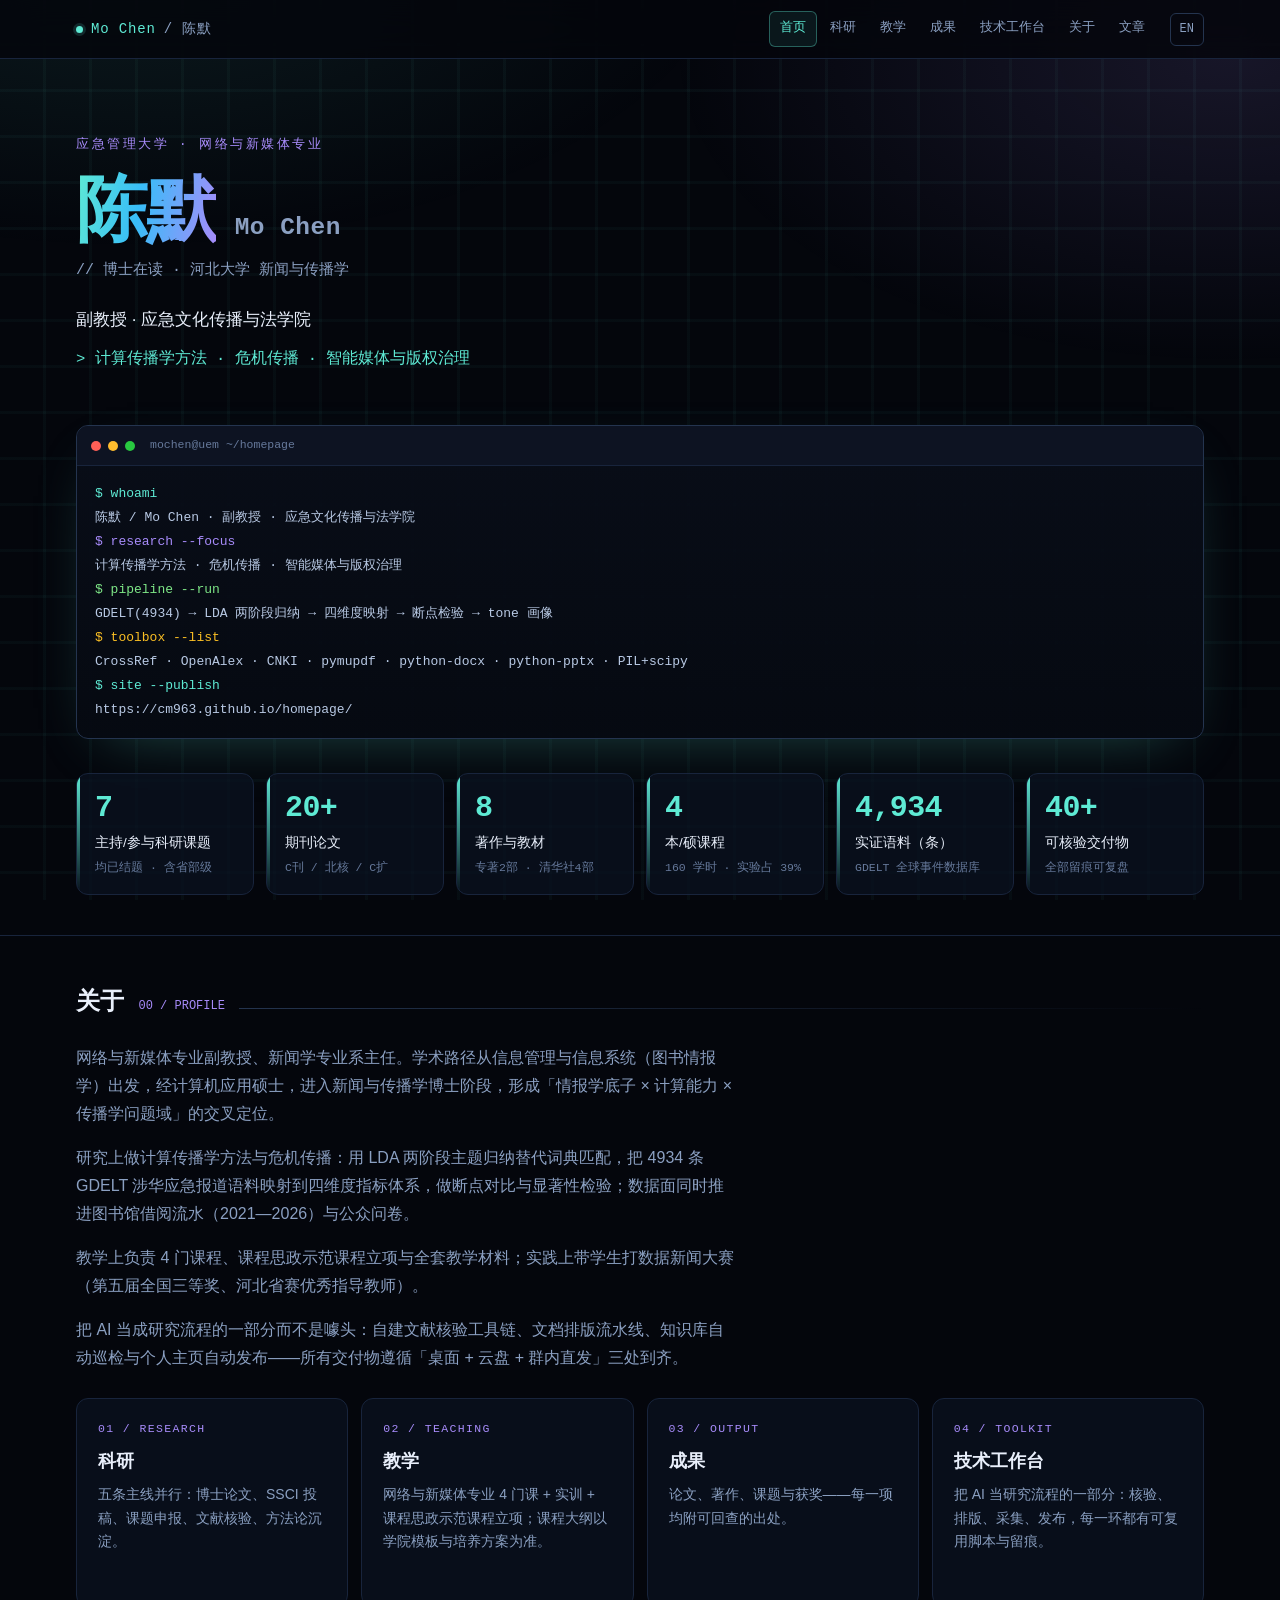
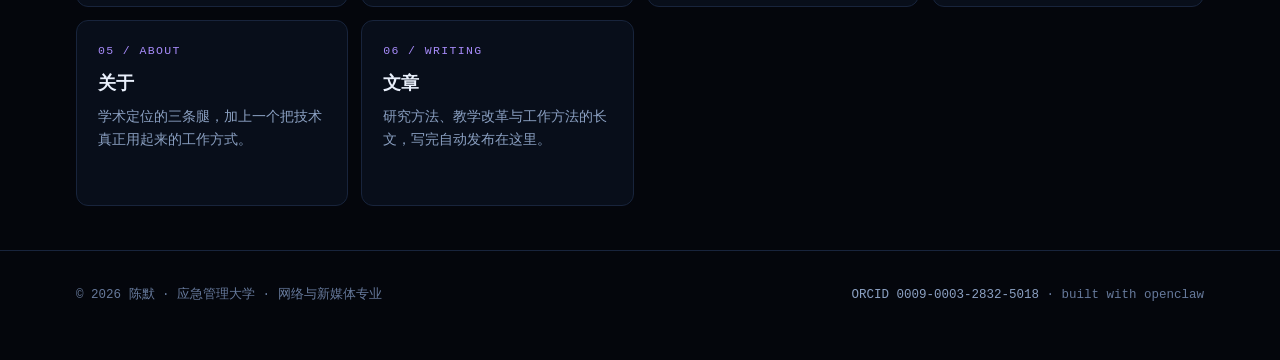
==== index.html @ 8bb653a5 "sync homepage via git" ====
<!DOCTYPE html>
<html lang="zh">
<head>
<meta charset="utf-8">
<meta name="viewport" content="width=device-width,initial-scale=1">
<title>陈默 · 副教授 · 应急文化传播与法学院</title>
<meta name="description" content="计算传播学方法 · 危机传播 · 智能媒体与版权治理">
<meta property="og:title" content="陈默 · 副教授 · 应急文化传播与法学院">
<meta property="og:description" content="计算传播学方法 · 危机传播 · 智能媒体与版权治理">
<link rel="stylesheet" href="assets/style.css">
</head>
<body>
<div id="prog"></div>
<header class="top"><div class="wrap">
<a class="brand" href="index.html"><span class="dot"></span>Mo Chen <span>/ 陈默</span></a>
<nav><a href="index.html">首页</a><a href="research.html">科研</a><a href="teaching.html">教学</a><a href="publications.html">成果</a><a href="toolkit.html">技术工作台</a><a href="about.html">关于</a><a href="posts.html">文章</a></nav>
<a class="langbtn" href="en/index.html">EN</a>
</div></header>
<main><section class="hero"><div class="wrap"><div class="eyebrow">应急管理大学 · 网络与新媒体专业</div><h1><em>陈默</em> <span class="en">Mo Chen</span></h1><div class="sub">// 博士在读 · 河北大学 新闻与传播学</div><p class="role">副教授 · 应急文化传播与法学院</p><div class="tagline">&gt; 计算传播学方法 · 危机传播 · 智能媒体与版权治理</div><div class="chips"></div><div class='term reveal'><div class='bar'><i></i><i></i><i></i><span>mochen@uem ~/homepage</span></div><pre><span class="p">$ whoami</span><br>陈默 / Mo Chen · 副教授 · 应急文化传播与法学院<br><span class="c">$ research --focus</span><br>计算传播学方法 · 危机传播 · 智能媒体与版权治理<br><span class="s">$ pipeline --run</span><br>GDELT(4934) → LDA 两阶段归纳 → 四维度映射 → 断点检验 → tone 画像<br><span class="k">$ toolbox --list</span><br>CrossRef · OpenAlex · CNKI · pymupdf · python-docx · python-pptx · PIL+scipy<br><span class="p">$ site --publish</span><br>https://cm963.github.io/homepage/</pre></div><div class='stats'><div class='stat reveal'><div class='v' data-count='7' data-suffix=''>0</div><div class='l'>主持/参与科研课题</div><div class='s'>均已结题 · 含省部级</div></div><div class='stat reveal'><div class='v' data-count='20' data-suffix='+'>0</div><div class='l'>期刊论文</div><div class='s'>C刊 / 北核 / C扩</div></div><div class='stat reveal'><div class='v' data-count='8' data-suffix=''>0</div><div class='l'>著作与教材</div><div class='s'>专著2部 · 清华社4部</div></div><div class='stat reveal'><div class='v' data-count='4' data-suffix=''>0</div><div class='l'>本/硕课程</div><div class='s'>160 学时 · 实验占 39%</div></div><div class='stat reveal'><div class='v' data-count='4934' data-suffix=''>0</div><div class='l'>实证语料（条）</div><div class='s'>GDELT 全球事件数据库</div></div><div class='stat reveal'><div class='v' data-count='40' data-suffix='+'>0</div><div class='l'>可核验交付物</div><div class='s'>全部留痕可复盘</div></div></div></div></section><section class="pg"><div class="wrap"><div class="sec-head"><h2>关于</h2><span class="n">00 / PROFILE</span><span class="line"></span></div><div class="lead"><p>网络与新媒体专业副教授、新闻学专业系主任。学术路径从信息管理与信息系统（图书情报学）出发，经计算机应用硕士，进入新闻与传播学博士阶段，形成「情报学底子 × 计算能力 × 传播学问题域」的交叉定位。</p><p>研究上做计算传播学方法与危机传播：用 LDA 两阶段主题归纳替代词典匹配，把 4934 条 GDELT 涉华应急报道语料映射到四维度指标体系，做断点对比与显著性检验；数据面同时推进图书馆借阅流水（2021—2026）与公众问卷。</p><p>教学上负责 4 门课程、课程思政示范课程立项与全套教学材料；实践上带学生打数据新闻大赛（第五届全国三等奖、河北省赛优秀指导教师）。</p><p>把 AI 当成研究流程的一部分而不是噱头：自建文献核验工具链、文档排版流水线、知识库自动巡检与个人主页自动发布——所有交付物遵循「桌面 + 云盘 + 群内直发」三处到齐。</p></div><div class='navcards'><a class='navcard reveal' href='en/research.html'><div class='k'>01 / RESEARCH</div><h3>科研</h3><p>五条主线并行：博士论文、SSCI 投稿、课题申报、文献核验、方法论沉淀。</p><div class='go'>→ open</div></a><a class='navcard reveal' href='en/teaching.html'><div class='k'>02 / TEACHING</div><h3>教学</h3><p>网络与新媒体专业 4 门课 + 实训 + 课程思政示范课程立项；课程大纲以学院模板与培养方案为准。</p><div class='go'>→ open</div></a><a class='navcard reveal' href='en/publications.html'><div class='k'>03 / OUTPUT</div><h3>成果</h3><p>论文、著作、课题与获奖——每一项均附可回查的出处。</p><div class='go'>→ open</div></a><a class='navcard reveal' href='en/toolkit.html'><div class='k'>04 / TOOLKIT</div><h3>技术工作台</h3><p>把 AI 当研究流程的一部分：核验、排版、采集、发布，每一环都有可复用脚本与留痕。</p><div class='go'>→ open</div></a><a class='navcard reveal' href='en/about.html'><div class='k'>05 / ABOUT</div><h3>关于</h3><p>学术定位的三条腿，加上一个把技术真正用起来的工作方式。</p><div class='go'>→ open</div></a><a class='navcard reveal' href='en/posts.html'><div class='k'>06 / WRITING</div><h3>文章</h3><p>研究方法、教学改革与工作方法的长文，写完自动发布在这里。</p><div class='go'>→ open</div></a></div></div></section></main>
<footer><div class="wrap">
<span>© 2026 陈默 · 应急管理大学 · 网络与新媒体专业</span>
<span><a href="https://orcid.org/0009-0003-2832-5018">ORCID 0009-0003-2832-5018</a> · built with openclaw</span>
</div></footer>
<script src="assets/app.js"></script>
</body>
</html>
---- assets/style.css ----
:root{
  --bg:#04060c;--bg2:#070b14;--panel:rgba(11,18,32,.72);--panel2:#0d1524;
  --line:#18243c;--line2:#24344f;
  --text:#e9effb;--muted:#8ba0c2;--dim:#66799b;
  --accent:#5eead4;--accent2:#a78bfa;--accent3:#38bdf8;--warn:#fbbf24;
  --mono:ui-monospace,SFMono-Regular,"SF Mono",Menlo,Consolas,monospace;
  --sans:-apple-system,BlinkMacSystemFont,"PingFang SC","Hiragino Sans GB","Microsoft YaHei",Segoe UI,Roboto,sans-serif;
  --max:1180px;
}
*{box-sizing:border-box}
html{scroll-behavior:smooth}
body{margin:0;background:var(--bg);color:var(--text);font-family:var(--sans);font-size:16px;line-height:1.75;
  -webkit-font-smoothing:antialiased;overflow-x:hidden}
body::before{content:"";position:fixed;inset:0;pointer-events:none;z-index:0;
  background:
    radial-gradient(1000px 520px at 10% -8%,rgba(94,234,212,.10),transparent 62%),
    radial-gradient(900px 500px at 96% 6%,rgba(167,139,250,.12),transparent 62%),
    linear-gradient(transparent 94%,rgba(94,234,212,.035) 94%) 0 0/100% 46px,
    linear-gradient(90deg,transparent 94%,rgba(94,234,212,.035) 94%) 0 0/46px 100%}
body::after{content:"";position:fixed;inset:0;pointer-events:none;z-index:1;opacity:.35;
  background:repeating-linear-gradient(0deg,rgba(255,255,255,.014) 0 1px,transparent 1px 3px)}
.wrap{max-width:var(--max);margin:0 auto;padding:0 26px;position:relative;z-index:2}

/* progress bar */
#prog{position:fixed;top:0;left:0;height:2px;width:0;z-index:60;
  background:linear-gradient(90deg,var(--accent),var(--accent3),var(--accent2));box-shadow:0 0 10px rgba(94,234,212,.6)}

/* top bar */
.top{position:sticky;top:0;z-index:40;backdrop-filter:blur(16px);background:rgba(4,6,12,.82);border-bottom:1px solid var(--line)}
.top .wrap{display:flex;align-items:center;gap:14px;height:58px;flex-wrap:nowrap;overflow-x:auto}
.brand{font-family:var(--mono);font-size:14px;letter-spacing:.06em;color:var(--accent);text-decoration:none;white-space:nowrap;display:flex;align-items:center;gap:8px}
.brand .dot{width:7px;height:7px;border-radius:50%;background:var(--accent);box-shadow:0 0 0 3px rgba(94,234,212,.15);animation:pulse 2.4s infinite}
.brand span{color:var(--muted)}
nav{margin-left:auto;display:flex;gap:2px}
nav a{font-family:var(--mono);font-size:12.5px;color:var(--muted);text-decoration:none;padding:6px 10px;border-radius:6px;
  border:1px solid transparent;transition:.18s;white-space:nowrap}
nav a:hover{color:var(--accent);border-color:var(--line2);background:rgba(94,234,212,.06)}
nav a.on{color:var(--accent);border-color:rgba(94,234,212,.35);background:rgba(94,234,212,.08)}
.langbtn{font-family:var(--mono);font-size:12px;color:var(--muted);text-decoration:none;border:1px solid var(--line2);border-radius:6px;padding:5px 9px;transition:.18s;white-space:nowrap}
.langbtn:hover{color:var(--accent2);border-color:var(--accent2)}
@keyframes pulse{50%{opacity:.35}}

/* hero */
.hero{padding:76px 0 40px;position:relative}
.eyebrow{font-family:var(--mono);font-size:12.5px;color:var(--accent2);letter-spacing:.2em;text-transform:uppercase;margin-bottom:16px}
h1{font-size:clamp(40px,7.5vw,72px);line-height:1.02;margin:0 0 8px;font-weight:800;letter-spacing:-.025em}
h1 em{font-style:normal;background:linear-gradient(100deg,var(--accent),var(--accent3) 45%,var(--accent2));
  -webkit-background-clip:text;background-clip:text;color:transparent}
h1 .en{font-size:.34em;color:var(--muted);font-family:var(--mono);font-weight:600;letter-spacing:.02em}
.sub{font-family:var(--mono);font-size:15px;color:var(--muted);margin:12px 0 0}
.role{font-size:17px;margin:20px 0 0;max-width:62ch}
.tagline{margin-top:12px;color:var(--accent);font-size:15.5px;font-family:var(--mono)}
.chips{display:flex;gap:8px;flex-wrap:wrap;margin-top:22px}
.chip{font-family:var(--mono);font-size:12.5px;color:var(--muted);border:1px solid var(--line2);border-radius:999px;
  padding:5px 12px;background:var(--panel);transition:.18s}
.chip:hover{color:var(--accent);border-color:rgba(94,234,212,.4);transform:translateY(-1px)}

/* terminal */
.term{margin-top:30px;border:1px solid var(--line2);border-radius:12px;background:linear-gradient(180deg,rgba(9,14,25,.95),rgba(6,10,18,.95));
  overflow:hidden;box-shadow:0 20px 60px -30px rgba(94,234,212,.35)}
.term .bar{display:flex;align-items:center;gap:7px;padding:9px 14px;border-bottom:1px solid var(--line);background:rgba(14,21,36,.9)}
.term .bar i{width:10px;height:10px;border-radius:50%;display:block}
.term .bar i:nth-child(1){background:#ff5f57}.term .bar i:nth-child(2){background:#febc2e}.term .bar i:nth-child(3){background:#28c840}
.term .bar span{margin-left:8px;font-family:var(--mono);font-size:11.5px;color:var(--dim)}
.term pre{margin:0;padding:16px 18px;font-family:var(--mono);font-size:13px;line-height:1.85;color:#b8c9e4;overflow-x:auto;white-space:pre-wrap}
.term .p{color:var(--accent)}.term .c{color:var(--accent2)}.term .k{color:var(--warn)}.term .s{color:#7ee787}

/* stat grid */
.stats{display:grid;grid-template-columns:repeat(auto-fit,minmax(168px,1fr));gap:12px;margin-top:34px}
.stat{position:relative;padding:18px 18px 16px;border:1px solid var(--line);border-radius:12px;background:var(--panel);overflow:hidden;transition:.2s}
.stat:hover{border-color:rgba(94,234,212,.4);transform:translateY(-2px)}
.stat::before{content:"";position:absolute;left:0;top:0;width:3px;height:100%;background:linear-gradient(180deg,var(--accent),transparent)}
.stat .v{font-family:var(--mono);font-size:30px;font-weight:700;color:var(--accent);line-height:1.1;letter-spacing:-.02em}
.stat .v i{font-style:normal;font-size:16px;color:var(--accent2)}
.stat .l{font-size:13.5px;color:var(--text);margin-top:6px}
.stat .s{font-family:var(--mono);font-size:11.5px;color:var(--dim);margin-top:3px}

/* sections */
section.pg{padding:44px 0;border-top:1px solid var(--line)}
.sec-head{display:flex;align-items:baseline;gap:14px;margin-bottom:22px;flex-wrap:wrap}
.sec-head h2{font-size:24px;margin:0;font-weight:700;letter-spacing:.01em}
.sec-head .n{font-family:var(--mono);font-size:12px;color:var(--accent2)}
.sec-head .line{flex:1;height:1px;background:linear-gradient(90deg,var(--line2),transparent);min-width:30px}
.lead{color:var(--muted);max-width:74ch;font-size:16px}
.lead strong{color:var(--text)}
.blk{margin-top:30px}
.blk>h3{font-size:17px;margin:0 0 14px;font-weight:650;display:flex;align-items:center;gap:9px}
.blk>h3::before{content:"";width:14px;height:2px;background:var(--accent);border-radius:2px}

.grid{display:grid;gap:13px}
.g2{grid-template-columns:repeat(auto-fit,minmax(292px,1fr))}
.card{position:relative;background:var(--panel);border:1px solid var(--line);border-radius:12px;padding:19px 21px;transition:.2s;backdrop-filter:blur(7px)}
.card:hover{border-color:rgba(94,234,212,.42);transform:translateY(-2px);box-shadow:0 10px 34px -16px rgba(94,234,212,.4)}
.card h4{margin:0 0 7px;font-size:16px;font-weight:650;line-height:1.5}
.card p{margin:0;color:var(--muted);font-size:14.5px}
.card .meta{font-family:var(--mono);font-size:12px;color:var(--accent2);margin-top:9px}

/* timeline */
.tl{position:relative;padding-left:26px}
.tl::before{content:"";position:absolute;left:6px;top:9px;bottom:9px;width:1px;background:linear-gradient(var(--accent),var(--line))}
.tl .item{position:relative;margin-bottom:22px}
.tl .item::before{content:"";position:absolute;left:-24px;top:7px;width:9px;height:9px;border-radius:50%;background:var(--bg);border:2px solid var(--accent);box-shadow:0 0 0 3px rgba(94,234,212,.1)}
.tl .t{font-family:var(--mono);font-size:12.5px;color:var(--accent)}
.tl .o{font-weight:650;font-size:15.5px;margin:2px 0 2px}
.tl .d{font-size:14.5px;color:var(--muted)}
.tl .n{font-size:13.5px;color:var(--dim);margin-top:3px}

/* publications */
.pub{display:grid;gap:9px}
.pub .row{background:var(--panel);border:1px solid var(--line);border-left:2px solid var(--line2);border-radius:0 10px 10px 0;padding:13px 17px;transition:.18s}
.pub .row:hover{border-left-color:var(--accent);background:var(--panel2);transform:translateX(2px)}
.pub .ti{font-size:15.5px;font-weight:600;line-height:1.55}
.pub .au{font-size:13.5px;color:var(--muted);margin-top:3px}
.pub .so{font-family:var(--mono);font-size:12.5px;color:var(--dim);margin-top:5px}
.badge{font-family:var(--mono);font-size:11px;padding:1px 7px;border-radius:5px;margin-left:8px;border:1px solid rgba(167,139,250,.4);color:var(--accent2);vertical-align:2px}
.badge.gold{border-color:rgba(251,191,36,.45);color:var(--warn)}

/* table */
.tbl{width:100%;border-collapse:collapse;font-size:14px;overflow:hidden;border:1px solid var(--line);border-radius:12px}
.tbl th{font-family:var(--mono);font-size:12px;color:var(--accent);text-align:left;padding:11px 14px;background:rgba(94,234,212,.06);border-bottom:1px solid var(--line2);white-space:nowrap}
.tbl td{padding:11px 14px;border-bottom:1px solid var(--line);color:var(--muted);vertical-align:top}
.tbl tr:last-child td{border-bottom:none}
.tbl tr:hover td{background:rgba(94,234,212,.035);color:var(--text)}
.tbl td:first-child{color:var(--text)}

/* code */
.code{margin:0;border:1px solid var(--line2);border-radius:12px;background:rgba(4,8,16,.85);padding:16px 18px;overflow-x:auto}
.code code{font-family:var(--mono);font-size:12.8px;line-height:1.9;color:#a9c0e0;white-space:pre}
.code .cm{color:var(--accent)}

/* bars */
.bars{display:grid;gap:11px}
.bar .lb{display:flex;justify-content:space-between;font-size:13.5px;color:var(--muted);margin-bottom:5px}
.bar .lb b{font-family:var(--mono);color:var(--accent);font-weight:600}
.bar .track{height:7px;border-radius:99px;background:rgba(24,36,60,.9);overflow:hidden;border:1px solid var(--line)}
.bar .fill{height:100%;border-radius:99px;background:linear-gradient(90deg,var(--accent),var(--accent3));width:0;transition:width 1.1s cubic-bezier(.22,1,.36,1)}

/* tags */
.tags{display:flex;flex-wrap:wrap;gap:8px}
.tags span{font-family:var(--mono);font-size:12.5px;color:var(--muted);border:1px solid var(--line2);border-radius:7px;padding:5px 11px;background:var(--panel);transition:.16s}
.tags span:hover{color:var(--accent);border-color:rgba(94,234,212,.42);transform:translateY(-1px)}

/* home cards to sub pages */
.navcards{display:grid;grid-template-columns:repeat(auto-fit,minmax(268px,1fr));gap:13px;margin-top:26px}
.navcard{display:block;text-decoration:none;color:inherit;position:relative;background:var(--panel);border:1px solid var(--line);
  border-radius:12px;padding:20px 21px;transition:.2s;overflow:hidden}
.navcard:hover{border-color:rgba(94,234,212,.45);transform:translateY(-3px);box-shadow:0 14px 40px -20px rgba(94,234,212,.45)}
.navcard .k{font-family:var(--mono);font-size:11.5px;color:var(--accent2);letter-spacing:.12em}
.navcard h3{margin:7px 0 6px;font-size:18px;font-weight:650}
.navcard p{margin:0;color:var(--muted);font-size:14px;line-height:1.65}
.navcard .go{margin-top:12px;font-family:var(--mono);font-size:12px;color:var(--accent);opacity:0;transform:translateX(-6px);transition:.2s}
.navcard:hover .go{opacity:1;transform:none}

/* posts */
.posts{display:grid;gap:11px}
.post{background:var(--panel);border:1px solid var(--line);border-radius:12px;padding:17px 19px;transition:.18s}
.post:hover{border-color:rgba(56,189,248,.45)}
.post .date{font-family:var(--mono);font-size:12px;color:var(--accent3)}
.post h4{margin:5px 0 5px;font-size:17px}
.post p{margin:0;color:var(--muted);font-size:14.5px}
.empty{color:var(--dim);font-family:var(--mono);font-size:13px;border:1px dashed var(--line2);border-radius:12px;padding:22px;text-align:center}

.reveal{opacity:0;transform:translateY(14px);transition:opacity .6s ease,transform .6s cubic-bezier(.22,1,.36,1)}
.reveal.in{opacity:1;transform:none}

footer{padding:34px 0 54px;border-top:1px solid var(--line);color:var(--dim);font-family:var(--mono);font-size:12.5px}
footer .wrap{display:flex;justify-content:space-between;gap:14px;flex-wrap:wrap}
footer a{color:var(--muted);text-decoration:none}
footer a:hover{color:var(--accent)}

@media (max-width:760px){
  .hero{padding:48px 0 30px}
  nav{display:none}
  .tbl{font-size:13px}
  .tbl th,.tbl td{padding:9px 10px}
}
@media (prefers-reduced-motion:reduce){*{animation:none!important;transition:none!important;scroll-behavior:auto}}
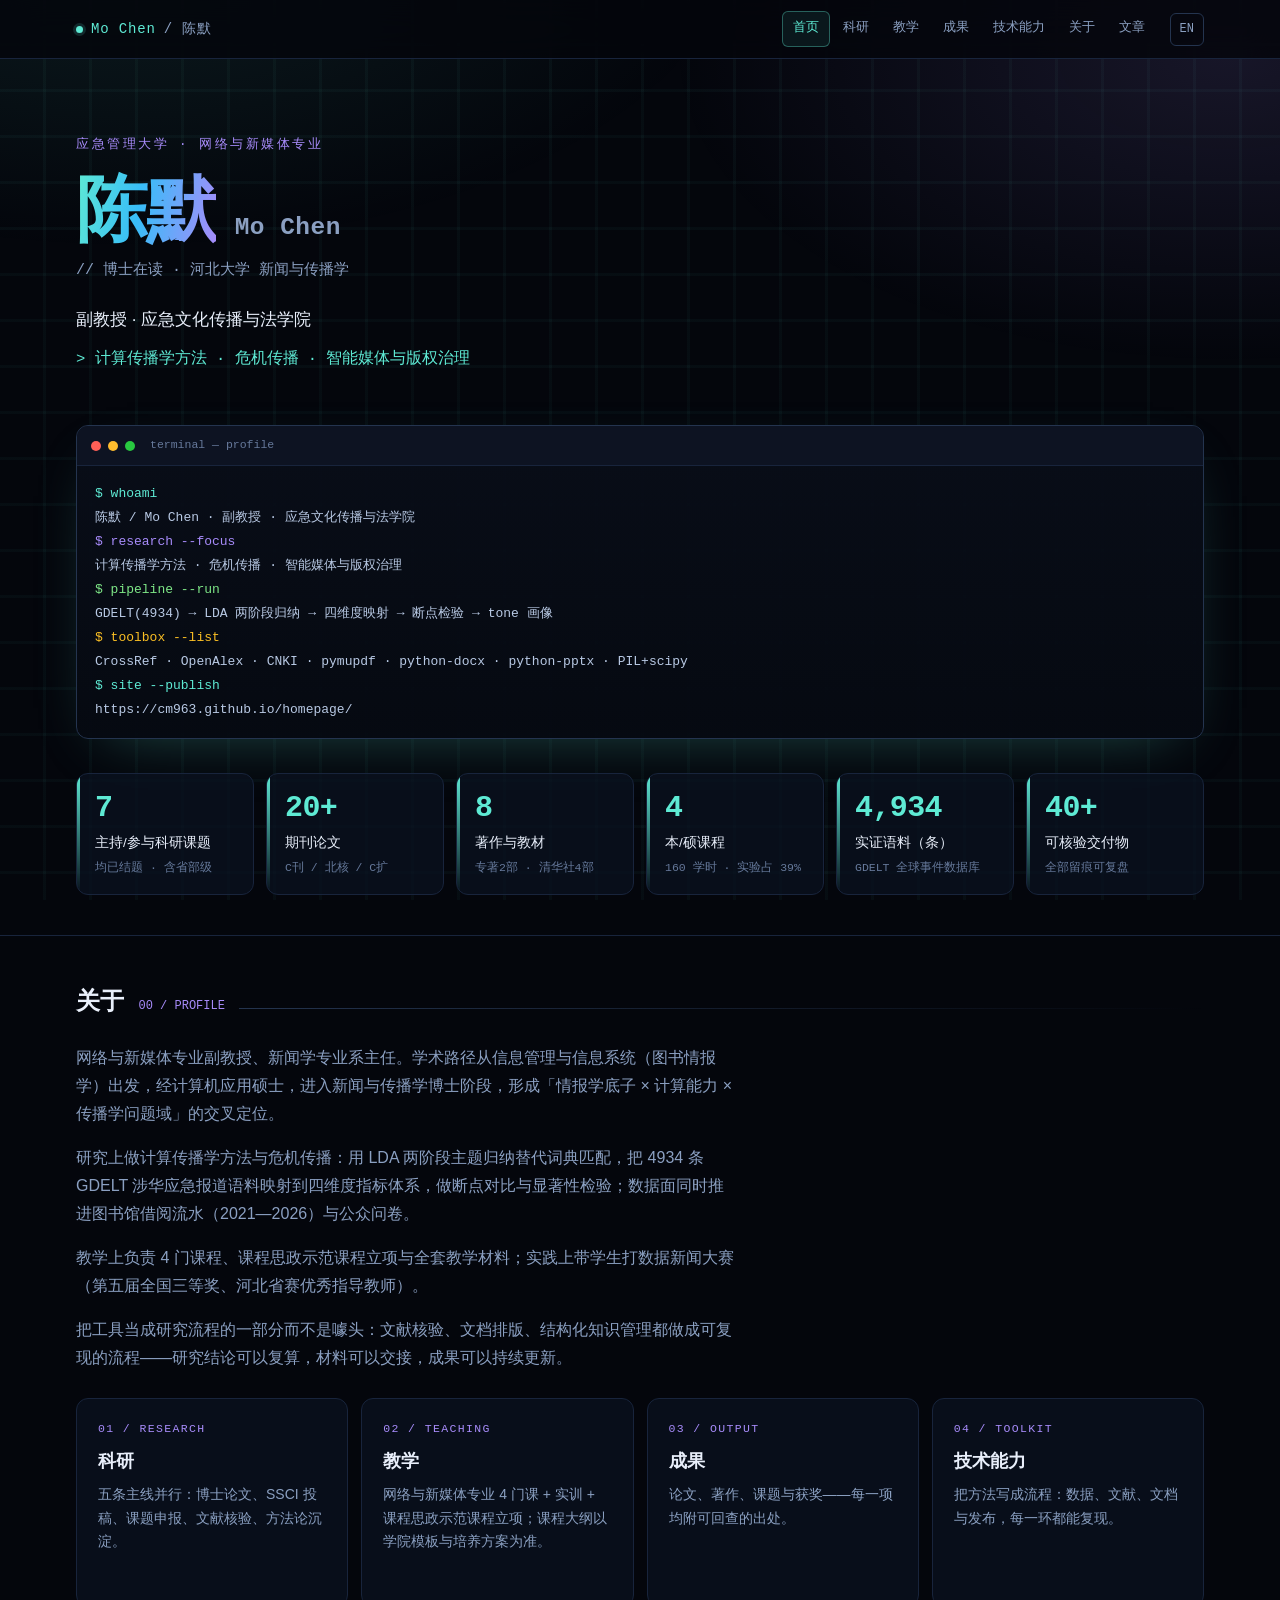
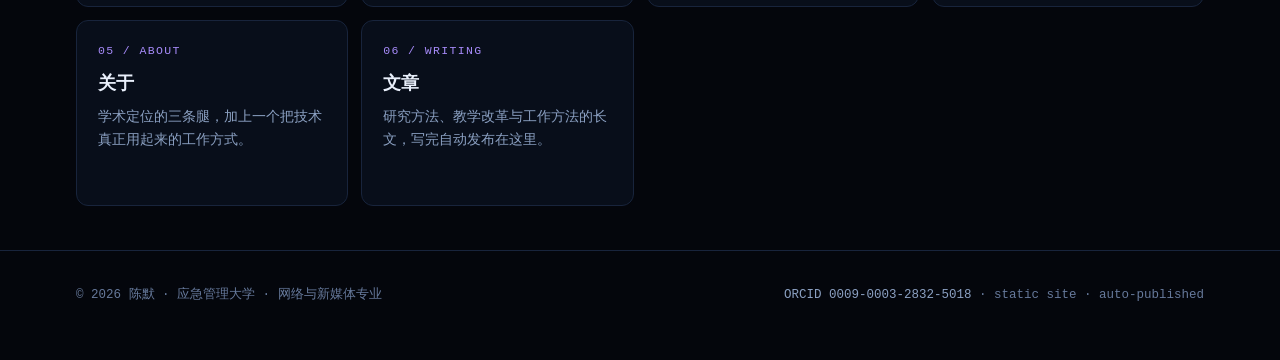
==== commit bd8c1088: "update homepage 2026-11-11 20:11" ====
--- a/index.html
+++ b/index.html
@@ -13,13 +13,13 @@
 <div id="prog"></div>
 <header class="top"><div class="wrap">
 <a class="brand" href="index.html"><span class="dot"></span>Mo Chen <span>/ 陈默</span></a>
-<nav><a href="index.html">首页</a><a href="research.html">科研</a><a href="teaching.html">教学</a><a href="publications.html">成果</a><a href="toolkit.html">技术工作台</a><a href="about.html">关于</a><a href="posts.html">文章</a></nav>
+<nav><a href="index.html">首页</a><a href="research.html">科研</a><a href="teaching.html">教学</a><a href="publications.html">成果</a><a href="toolkit.html">技术能力</a><a href="about.html">关于</a><a href="posts.html">文章</a></nav>
 <a class="langbtn" href="en/index.html">EN</a>
 </div></header>
-<main><section class="hero"><div class="wrap"><div class="eyebrow">应急管理大学 · 网络与新媒体专业</div><h1><em>陈默</em> <span class="en">Mo Chen</span></h1><div class="sub">// 博士在读 · 河北大学 新闻与传播学</div><p class="role">副教授 · 应急文化传播与法学院</p><div class="tagline">&gt; 计算传播学方法 · 危机传播 · 智能媒体与版权治理</div><div class="chips"></div><div class='term reveal'><div class='bar'><i></i><i></i><i></i><span>mochen@uem ~/homepage</span></div><pre><span class="p">$ whoami</span><br>陈默 / Mo Chen · 副教授 · 应急文化传播与法学院<br><span class="c">$ research --focus</span><br>计算传播学方法 · 危机传播 · 智能媒体与版权治理<br><span class="s">$ pipeline --run</span><br>GDELT(4934) → LDA 两阶段归纳 → 四维度映射 → 断点检验 → tone 画像<br><span class="k">$ toolbox --list</span><br>CrossRef · OpenAlex · CNKI · pymupdf · python-docx · python-pptx · PIL+scipy<br><span class="p">$ site --publish</span><br>https://cm963.github.io/homepage/</pre></div><div class='stats'><div class='stat reveal'><div class='v' data-count='7' data-suffix=''>0</div><div class='l'>主持/参与科研课题</div><div class='s'>均已结题 · 含省部级</div></div><div class='stat reveal'><div class='v' data-count='20' data-suffix='+'>0</div><div class='l'>期刊论文</div><div class='s'>C刊 / 北核 / C扩</div></div><div class='stat reveal'><div class='v' data-count='8' data-suffix=''>0</div><div class='l'>著作与教材</div><div class='s'>专著2部 · 清华社4部</div></div><div class='stat reveal'><div class='v' data-count='4' data-suffix=''>0</div><div class='l'>本/硕课程</div><div class='s'>160 学时 · 实验占 39%</div></div><div class='stat reveal'><div class='v' data-count='4934' data-suffix=''>0</div><div class='l'>实证语料（条）</div><div class='s'>GDELT 全球事件数据库</div></div><div class='stat reveal'><div class='v' data-count='40' data-suffix='+'>0</div><div class='l'>可核验交付物</div><div class='s'>全部留痕可复盘</div></div></div></div></section><section class="pg"><div class="wrap"><div class="sec-head"><h2>关于</h2><span class="n">00 / PROFILE</span><span class="line"></span></div><div class="lead"><p>网络与新媒体专业副教授、新闻学专业系主任。学术路径从信息管理与信息系统（图书情报学）出发，经计算机应用硕士，进入新闻与传播学博士阶段，形成「情报学底子 × 计算能力 × 传播学问题域」的交叉定位。</p><p>研究上做计算传播学方法与危机传播：用 LDA 两阶段主题归纳替代词典匹配，把 4934 条 GDELT 涉华应急报道语料映射到四维度指标体系，做断点对比与显著性检验；数据面同时推进图书馆借阅流水（2021—2026）与公众问卷。</p><p>教学上负责 4 门课程、课程思政示范课程立项与全套教学材料；实践上带学生打数据新闻大赛（第五届全国三等奖、河北省赛优秀指导教师）。</p><p>把 AI 当成研究流程的一部分而不是噱头：自建文献核验工具链、文档排版流水线、知识库自动巡检与个人主页自动发布——所有交付物遵循「桌面 + 云盘 + 群内直发」三处到齐。</p></div><div class='navcards'><a class='navcard reveal' href='en/research.html'><div class='k'>01 / RESEARCH</div><h3>科研</h3><p>五条主线并行：博士论文、SSCI 投稿、课题申报、文献核验、方法论沉淀。</p><div class='go'>→ open</div></a><a class='navcard reveal' href='en/teaching.html'><div class='k'>02 / TEACHING</div><h3>教学</h3><p>网络与新媒体专业 4 门课 + 实训 + 课程思政示范课程立项；课程大纲以学院模板与培养方案为准。</p><div class='go'>→ open</div></a><a class='navcard reveal' href='en/publications.html'><div class='k'>03 / OUTPUT</div><h3>成果</h3><p>论文、著作、课题与获奖——每一项均附可回查的出处。</p><div class='go'>→ open</div></a><a class='navcard reveal' href='en/toolkit.html'><div class='k'>04 / TOOLKIT</div><h3>技术工作台</h3><p>把 AI 当研究流程的一部分：核验、排版、采集、发布，每一环都有可复用脚本与留痕。</p><div class='go'>→ open</div></a><a class='navcard reveal' href='en/about.html'><div class='k'>05 / ABOUT</div><h3>关于</h3><p>学术定位的三条腿，加上一个把技术真正用起来的工作方式。</p><div class='go'>→ open</div></a><a class='navcard reveal' href='en/posts.html'><div class='k'>06 / WRITING</div><h3>文章</h3><p>研究方法、教学改革与工作方法的长文，写完自动发布在这里。</p><div class='go'>→ open</div></a></div></div></section></main>
+<main><section class="hero"><div class="wrap"><div class="eyebrow">应急管理大学 · 网络与新媒体专业</div><h1><em>陈默</em> <span class="en">Mo Chen</span></h1><div class="sub">// 博士在读 · 河北大学 新闻与传播学</div><p class="role">副教授 · 应急文化传播与法学院</p><div class="tagline">&gt; 计算传播学方法 · 危机传播 · 智能媒体与版权治理</div><div class="chips"></div><div class='term reveal'><div class='bar'><i></i><i></i><i></i><span>terminal — profile</span></div><pre><span class="p">$ whoami</span><br>陈默 / Mo Chen · 副教授 · 应急文化传播与法学院<br><span class="c">$ research --focus</span><br>计算传播学方法 · 危机传播 · 智能媒体与版权治理<br><span class="s">$ pipeline --run</span><br>GDELT(4934) → LDA 两阶段归纳 → 四维度映射 → 断点检验 → tone 画像<br><span class="k">$ toolbox --list</span><br>CrossRef · OpenAlex · CNKI · pymupdf · python-docx · python-pptx · PIL+scipy<br><span class="p">$ site --publish</span><br>https://cm963.github.io/homepage/</pre></div><div class='stats'><div class='stat reveal'><div class='v' data-count='7' data-suffix=''>0</div><div class='l'>主持/参与科研课题</div><div class='s'>均已结题 · 含省部级</div></div><div class='stat reveal'><div class='v' data-count='20' data-suffix='+'>0</div><div class='l'>期刊论文</div><div class='s'>C刊 / 北核 / C扩</div></div><div class='stat reveal'><div class='v' data-count='8' data-suffix=''>0</div><div class='l'>著作与教材</div><div class='s'>专著2部 · 清华社4部</div></div><div class='stat reveal'><div class='v' data-count='4' data-suffix=''>0</div><div class='l'>本/硕课程</div><div class='s'>160 学时 · 实验占 39%</div></div><div class='stat reveal'><div class='v' data-count='4934' data-suffix=''>0</div><div class='l'>实证语料（条）</div><div class='s'>GDELT 全球事件数据库</div></div><div class='stat reveal'><div class='v' data-count='40' data-suffix='+'>0</div><div class='l'>可核验交付物</div><div class='s'>全部留痕可复盘</div></div></div></div></section><section class="pg"><div class="wrap"><div class="sec-head"><h2>关于</h2><span class="n">00 / PROFILE</span><span class="line"></span></div><div class="lead"><p>网络与新媒体专业副教授、新闻学专业系主任。学术路径从信息管理与信息系统（图书情报学）出发，经计算机应用硕士，进入新闻与传播学博士阶段，形成「情报学底子 × 计算能力 × 传播学问题域」的交叉定位。</p><p>研究上做计算传播学方法与危机传播：用 LDA 两阶段主题归纳替代词典匹配，把 4934 条 GDELT 涉华应急报道语料映射到四维度指标体系，做断点对比与显著性检验；数据面同时推进图书馆借阅流水（2021—2026）与公众问卷。</p><p>教学上负责 4 门课程、课程思政示范课程立项与全套教学材料；实践上带学生打数据新闻大赛（第五届全国三等奖、河北省赛优秀指导教师）。</p><p>把工具当成研究流程的一部分而不是噱头：文献核验、文档排版、结构化知识管理都做成可复现的流程——研究结论可以复算，材料可以交接，成果可以持续更新。</p></div><div class='navcards'><a class='navcard reveal' href='en/research.html'><div class='k'>01 / RESEARCH</div><h3>科研</h3><p>五条主线并行：博士论文、SSCI 投稿、课题申报、文献核验、方法论沉淀。</p><div class='go'>→ open</div></a><a class='navcard reveal' href='en/teaching.html'><div class='k'>02 / TEACHING</div><h3>教学</h3><p>网络与新媒体专业 4 门课 + 实训 + 课程思政示范课程立项；课程大纲以学院模板与培养方案为准。</p><div class='go'>→ open</div></a><a class='navcard reveal' href='en/publications.html'><div class='k'>03 / OUTPUT</div><h3>成果</h3><p>论文、著作、课题与获奖——每一项均附可回查的出处。</p><div class='go'>→ open</div></a><a class='navcard reveal' href='en/toolkit.html'><div class='k'>04 / TOOLKIT</div><h3>技术能力</h3><p>把方法写成流程：数据、文献、文档与发布，每一环都能复现。</p><div class='go'>→ open</div></a><a class='navcard reveal' href='en/about.html'><div class='k'>05 / ABOUT</div><h3>关于</h3><p>学术定位的三条腿，加上一个把技术真正用起来的工作方式。</p><div class='go'>→ open</div></a><a class='navcard reveal' href='en/posts.html'><div class='k'>06 / WRITING</div><h3>文章</h3><p>研究方法、教学改革与工作方法的长文，写完自动发布在这里。</p><div class='go'>→ open</div></a></div></div></section></main>
 <footer><div class="wrap">
 <span>© 2026 陈默 · 应急管理大学 · 网络与新媒体专业</span>
-<span><a href="https://orcid.org/0009-0003-2832-5018">ORCID 0009-0003-2832-5018</a> · built with openclaw</span>
+<span><a href="https://orcid.org/0009-0003-2832-5018">ORCID 0009-0003-2832-5018</a> · static site · auto-published</span>
 </div></footer>
 <script src="assets/app.js"></script>
 </body>
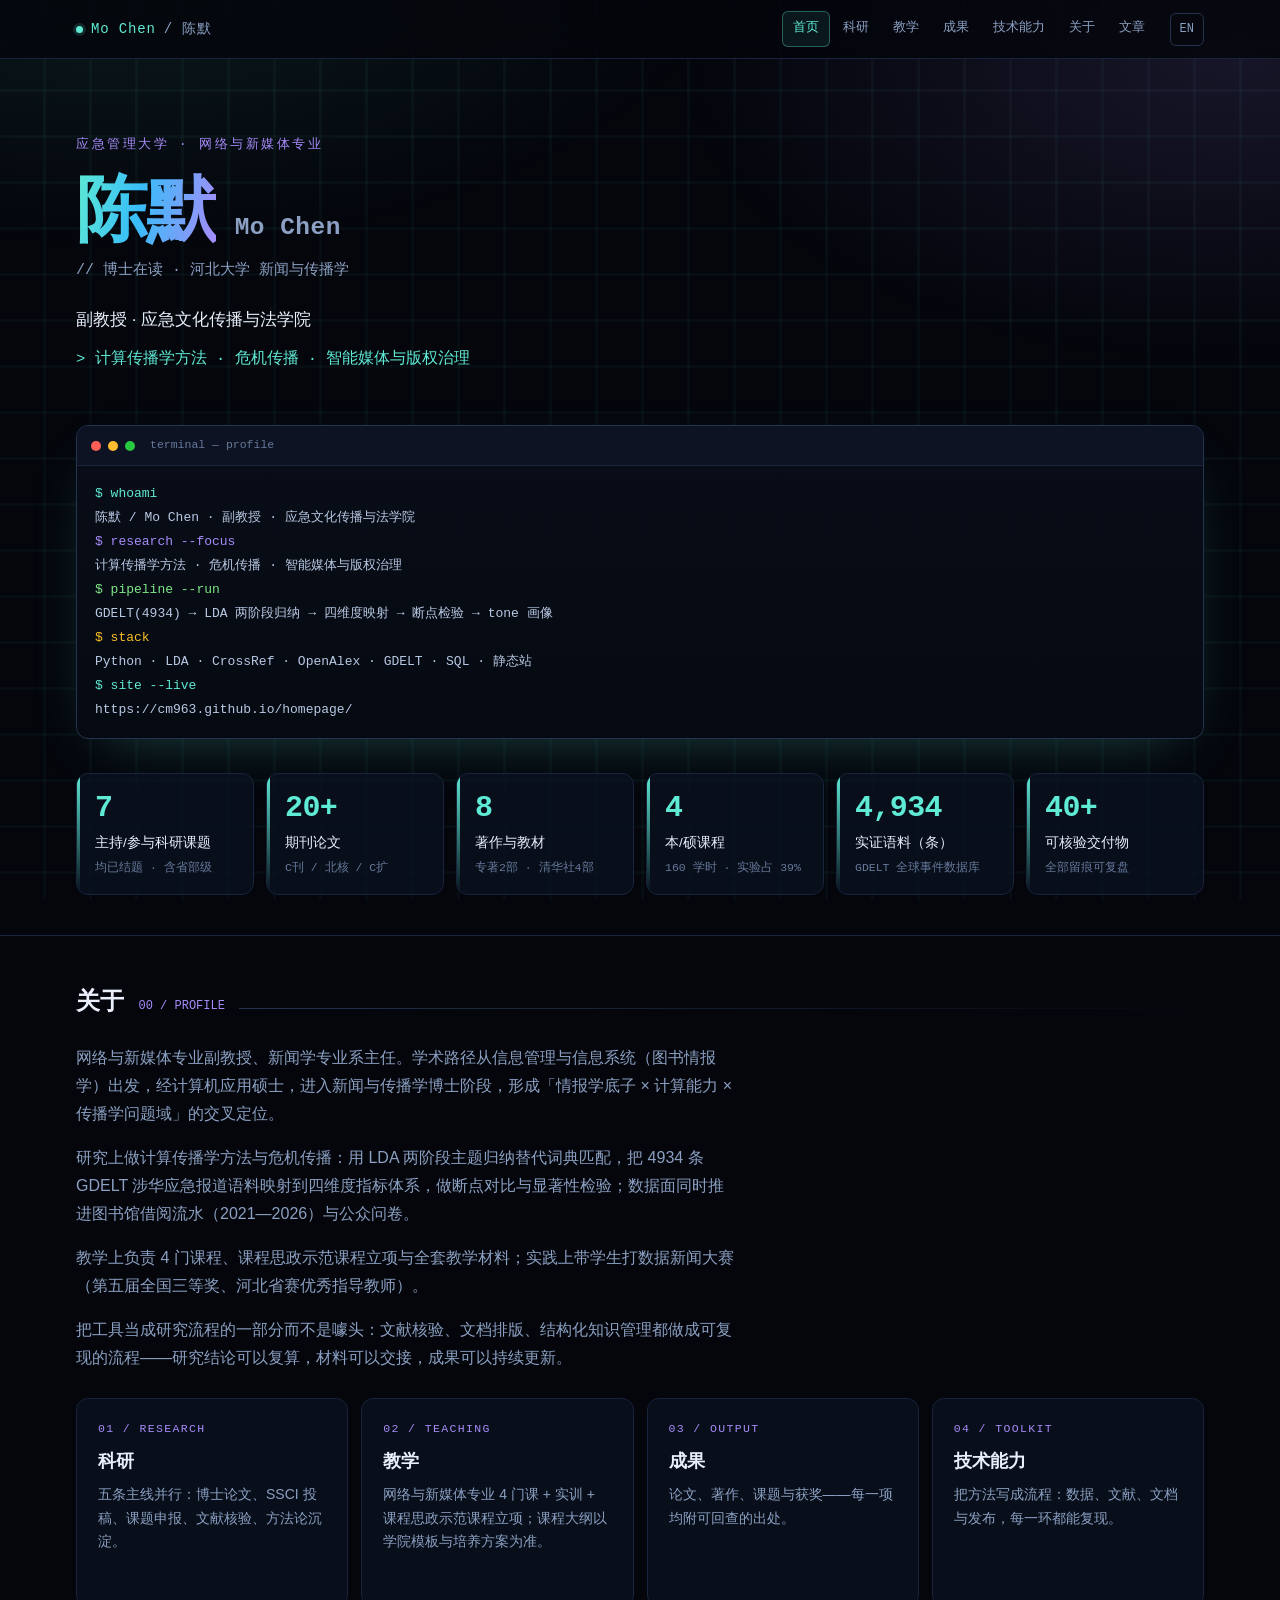
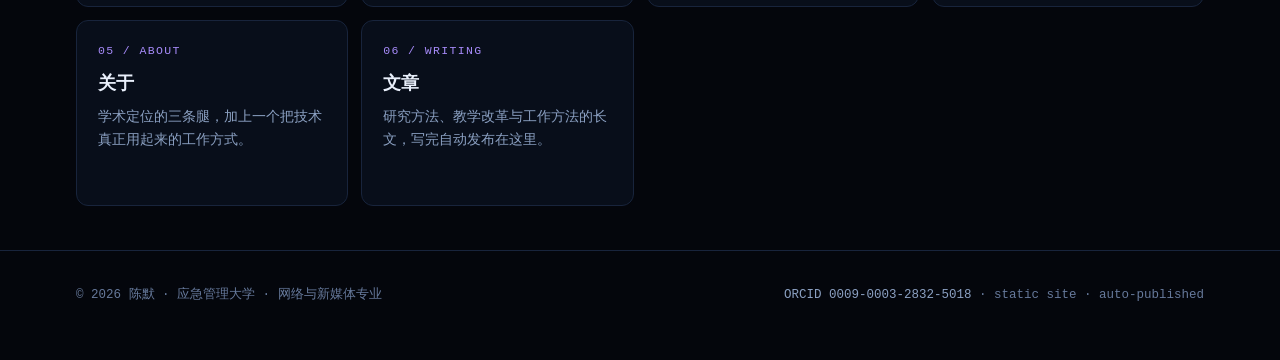
==== commit c659f967: "update homepage 2026-11-11 20:15" ====
--- a/index.html
+++ b/index.html
@@ -16,7 +16,7 @@
 <nav><a href="index.html">首页</a><a href="research.html">科研</a><a href="teaching.html">教学</a><a href="publications.html">成果</a><a href="toolkit.html">技术能力</a><a href="about.html">关于</a><a href="posts.html">文章</a></nav>
 <a class="langbtn" href="en/index.html">EN</a>
 </div></header>
-<main><section class="hero"><div class="wrap"><div class="eyebrow">应急管理大学 · 网络与新媒体专业</div><h1><em>陈默</em> <span class="en">Mo Chen</span></h1><div class="sub">// 博士在读 · 河北大学 新闻与传播学</div><p class="role">副教授 · 应急文化传播与法学院</p><div class="tagline">&gt; 计算传播学方法 · 危机传播 · 智能媒体与版权治理</div><div class="chips"></div><div class='term reveal'><div class='bar'><i></i><i></i><i></i><span>terminal — profile</span></div><pre><span class="p">$ whoami</span><br>陈默 / Mo Chen · 副教授 · 应急文化传播与法学院<br><span class="c">$ research --focus</span><br>计算传播学方法 · 危机传播 · 智能媒体与版权治理<br><span class="s">$ pipeline --run</span><br>GDELT(4934) → LDA 两阶段归纳 → 四维度映射 → 断点检验 → tone 画像<br><span class="k">$ toolbox --list</span><br>CrossRef · OpenAlex · CNKI · pymupdf · python-docx · python-pptx · PIL+scipy<br><span class="p">$ site --publish</span><br>https://cm963.github.io/homepage/</pre></div><div class='stats'><div class='stat reveal'><div class='v' data-count='7' data-suffix=''>0</div><div class='l'>主持/参与科研课题</div><div class='s'>均已结题 · 含省部级</div></div><div class='stat reveal'><div class='v' data-count='20' data-suffix='+'>0</div><div class='l'>期刊论文</div><div class='s'>C刊 / 北核 / C扩</div></div><div class='stat reveal'><div class='v' data-count='8' data-suffix=''>0</div><div class='l'>著作与教材</div><div class='s'>专著2部 · 清华社4部</div></div><div class='stat reveal'><div class='v' data-count='4' data-suffix=''>0</div><div class='l'>本/硕课程</div><div class='s'>160 学时 · 实验占 39%</div></div><div class='stat reveal'><div class='v' data-count='4934' data-suffix=''>0</div><div class='l'>实证语料（条）</div><div class='s'>GDELT 全球事件数据库</div></div><div class='stat reveal'><div class='v' data-count='40' data-suffix='+'>0</div><div class='l'>可核验交付物</div><div class='s'>全部留痕可复盘</div></div></div></div></section><section class="pg"><div class="wrap"><div class="sec-head"><h2>关于</h2><span class="n">00 / PROFILE</span><span class="line"></span></div><div class="lead"><p>网络与新媒体专业副教授、新闻学专业系主任。学术路径从信息管理与信息系统（图书情报学）出发，经计算机应用硕士，进入新闻与传播学博士阶段，形成「情报学底子 × 计算能力 × 传播学问题域」的交叉定位。</p><p>研究上做计算传播学方法与危机传播：用 LDA 两阶段主题归纳替代词典匹配，把 4934 条 GDELT 涉华应急报道语料映射到四维度指标体系，做断点对比与显著性检验；数据面同时推进图书馆借阅流水（2021—2026）与公众问卷。</p><p>教学上负责 4 门课程、课程思政示范课程立项与全套教学材料；实践上带学生打数据新闻大赛（第五届全国三等奖、河北省赛优秀指导教师）。</p><p>把工具当成研究流程的一部分而不是噱头：文献核验、文档排版、结构化知识管理都做成可复现的流程——研究结论可以复算，材料可以交接，成果可以持续更新。</p></div><div class='navcards'><a class='navcard reveal' href='en/research.html'><div class='k'>01 / RESEARCH</div><h3>科研</h3><p>五条主线并行：博士论文、SSCI 投稿、课题申报、文献核验、方法论沉淀。</p><div class='go'>→ open</div></a><a class='navcard reveal' href='en/teaching.html'><div class='k'>02 / TEACHING</div><h3>教学</h3><p>网络与新媒体专业 4 门课 + 实训 + 课程思政示范课程立项；课程大纲以学院模板与培养方案为准。</p><div class='go'>→ open</div></a><a class='navcard reveal' href='en/publications.html'><div class='k'>03 / OUTPUT</div><h3>成果</h3><p>论文、著作、课题与获奖——每一项均附可回查的出处。</p><div class='go'>→ open</div></a><a class='navcard reveal' href='en/toolkit.html'><div class='k'>04 / TOOLKIT</div><h3>技术能力</h3><p>把方法写成流程：数据、文献、文档与发布，每一环都能复现。</p><div class='go'>→ open</div></a><a class='navcard reveal' href='en/about.html'><div class='k'>05 / ABOUT</div><h3>关于</h3><p>学术定位的三条腿，加上一个把技术真正用起来的工作方式。</p><div class='go'>→ open</div></a><a class='navcard reveal' href='en/posts.html'><div class='k'>06 / WRITING</div><h3>文章</h3><p>研究方法、教学改革与工作方法的长文，写完自动发布在这里。</p><div class='go'>→ open</div></a></div></div></section></main>
+<main><section class="hero"><div class="wrap"><div class="eyebrow">应急管理大学 · 网络与新媒体专业</div><h1><em>陈默</em> <span class="en">Mo Chen</span></h1><div class="sub">// 博士在读 · 河北大学 新闻与传播学</div><p class="role">副教授 · 应急文化传播与法学院</p><div class="tagline">&gt; 计算传播学方法 · 危机传播 · 智能媒体与版权治理</div><div class="chips"></div><div class='term reveal'><div class='bar'><i></i><i></i><i></i><span>terminal — profile</span></div><pre><span class="p">$ whoami</span><br>陈默 / Mo Chen · 副教授 · 应急文化传播与法学院<br><span class="c">$ research --focus</span><br>计算传播学方法 · 危机传播 · 智能媒体与版权治理<br><span class="s">$ pipeline --run</span><br>GDELT(4934) → LDA 两阶段归纳 → 四维度映射 → 断点检验 → tone 画像<br><span class="k">$ stack</span><br>Python · LDA · CrossRef · OpenAlex · GDELT · SQL · 静态站<br><span class="p">$ site --live</span><br>https://cm963.github.io/homepage/</pre></div><div class='stats'><div class='stat reveal'><div class='v' data-count='7' data-suffix=''>0</div><div class='l'>主持/参与科研课题</div><div class='s'>均已结题 · 含省部级</div></div><div class='stat reveal'><div class='v' data-count='20' data-suffix='+'>0</div><div class='l'>期刊论文</div><div class='s'>C刊 / 北核 / C扩</div></div><div class='stat reveal'><div class='v' data-count='8' data-suffix=''>0</div><div class='l'>著作与教材</div><div class='s'>专著2部 · 清华社4部</div></div><div class='stat reveal'><div class='v' data-count='4' data-suffix=''>0</div><div class='l'>本/硕课程</div><div class='s'>160 学时 · 实验占 39%</div></div><div class='stat reveal'><div class='v' data-count='4934' data-suffix=''>0</div><div class='l'>实证语料（条）</div><div class='s'>GDELT 全球事件数据库</div></div><div class='stat reveal'><div class='v' data-count='40' data-suffix='+'>0</div><div class='l'>可核验交付物</div><div class='s'>全部留痕可复盘</div></div></div></div></section><section class="pg"><div class="wrap"><div class="sec-head"><h2>关于</h2><span class="n">00 / PROFILE</span><span class="line"></span></div><div class="lead"><p>网络与新媒体专业副教授、新闻学专业系主任。学术路径从信息管理与信息系统（图书情报学）出发，经计算机应用硕士，进入新闻与传播学博士阶段，形成「情报学底子 × 计算能力 × 传播学问题域」的交叉定位。</p><p>研究上做计算传播学方法与危机传播：用 LDA 两阶段主题归纳替代词典匹配，把 4934 条 GDELT 涉华应急报道语料映射到四维度指标体系，做断点对比与显著性检验；数据面同时推进图书馆借阅流水（2021—2026）与公众问卷。</p><p>教学上负责 4 门课程、课程思政示范课程立项与全套教学材料；实践上带学生打数据新闻大赛（第五届全国三等奖、河北省赛优秀指导教师）。</p><p>把工具当成研究流程的一部分而不是噱头：文献核验、文档排版、结构化知识管理都做成可复现的流程——研究结论可以复算，材料可以交接，成果可以持续更新。</p></div><div class='navcards'><a class='navcard reveal' href='en/research.html'><div class='k'>01 / RESEARCH</div><h3>科研</h3><p>五条主线并行：博士论文、SSCI 投稿、课题申报、文献核验、方法论沉淀。</p><div class='go'>→ open</div></a><a class='navcard reveal' href='en/teaching.html'><div class='k'>02 / TEACHING</div><h3>教学</h3><p>网络与新媒体专业 4 门课 + 实训 + 课程思政示范课程立项；课程大纲以学院模板与培养方案为准。</p><div class='go'>→ open</div></a><a class='navcard reveal' href='en/publications.html'><div class='k'>03 / OUTPUT</div><h3>成果</h3><p>论文、著作、课题与获奖——每一项均附可回查的出处。</p><div class='go'>→ open</div></a><a class='navcard reveal' href='en/toolkit.html'><div class='k'>04 / TOOLKIT</div><h3>技术能力</h3><p>把方法写成流程：数据、文献、文档与发布，每一环都能复现。</p><div class='go'>→ open</div></a><a class='navcard reveal' href='en/about.html'><div class='k'>05 / ABOUT</div><h3>关于</h3><p>学术定位的三条腿，加上一个把技术真正用起来的工作方式。</p><div class='go'>→ open</div></a><a class='navcard reveal' href='en/posts.html'><div class='k'>06 / WRITING</div><h3>文章</h3><p>研究方法、教学改革与工作方法的长文，写完自动发布在这里。</p><div class='go'>→ open</div></a></div></div></section></main>
 <footer><div class="wrap">
 <span>© 2026 陈默 · 应急管理大学 · 网络与新媒体专业</span>
 <span><a href="https://orcid.org/0009-0003-2832-5018">ORCID 0009-0003-2832-5018</a> · static site · auto-published</span>
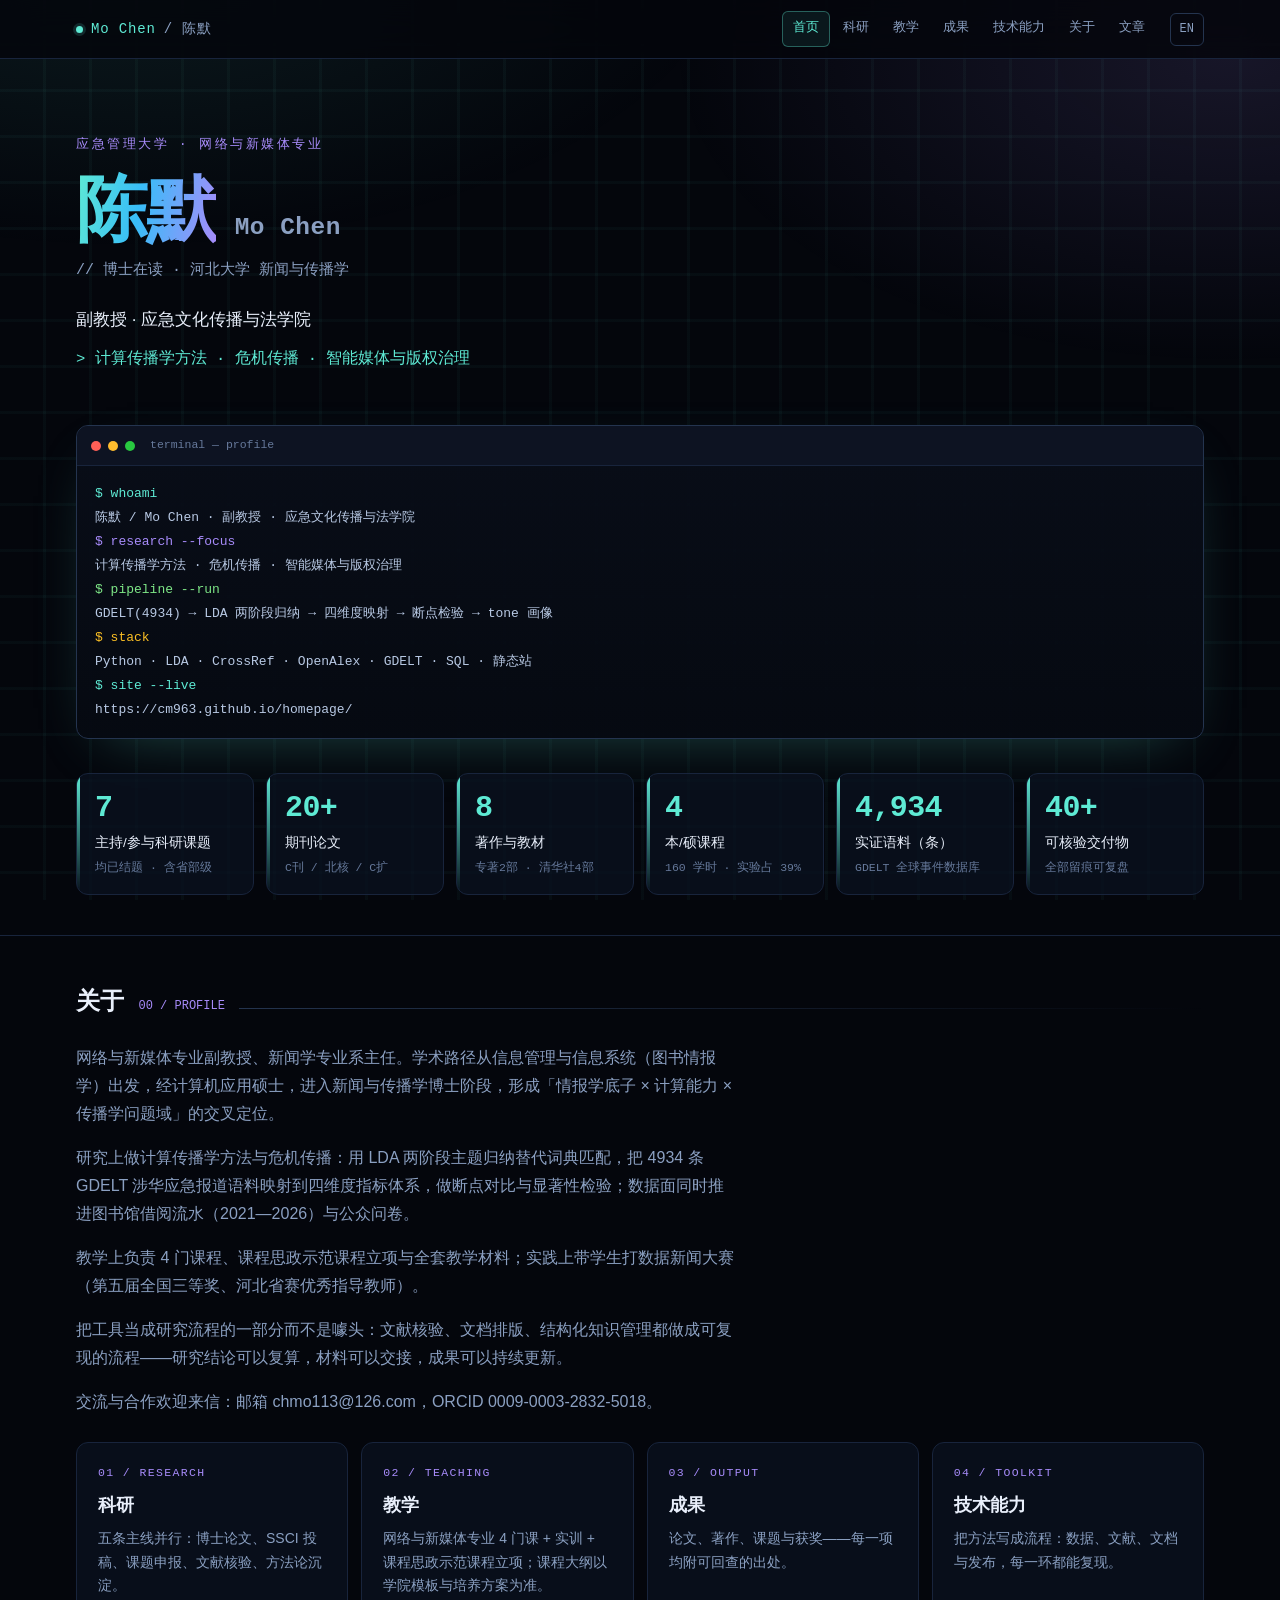
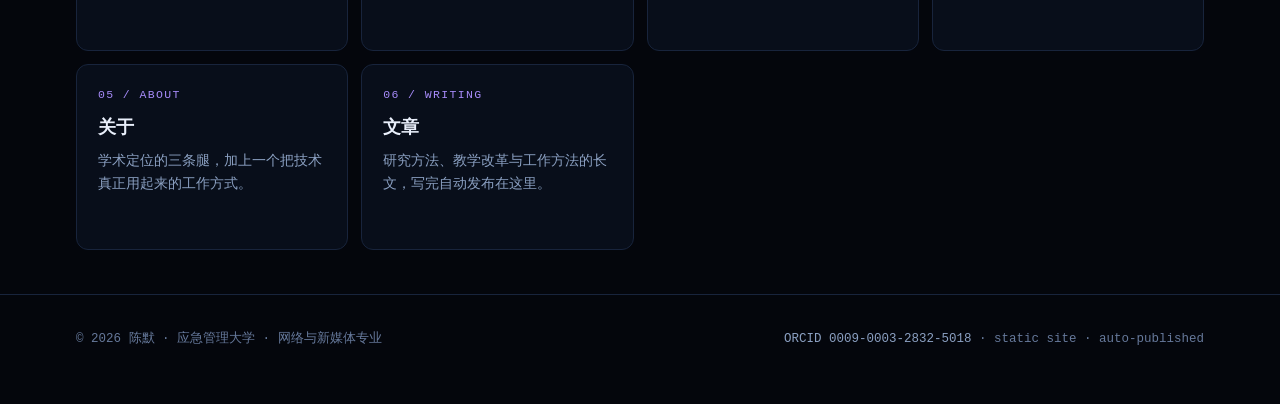
==== commit ead0c6d9: "update homepage 2026-11-11 20:25" ====
--- a/index.html
+++ b/index.html
@@ -16,7 +16,7 @@
 <nav><a href="index.html">首页</a><a href="research.html">科研</a><a href="teaching.html">教学</a><a href="publications.html">成果</a><a href="toolkit.html">技术能力</a><a href="about.html">关于</a><a href="posts.html">文章</a></nav>
 <a class="langbtn" href="en/index.html">EN</a>
 </div></header>
-<main><section class="hero"><div class="wrap"><div class="eyebrow">应急管理大学 · 网络与新媒体专业</div><h1><em>陈默</em> <span class="en">Mo Chen</span></h1><div class="sub">// 博士在读 · 河北大学 新闻与传播学</div><p class="role">副教授 · 应急文化传播与法学院</p><div class="tagline">&gt; 计算传播学方法 · 危机传播 · 智能媒体与版权治理</div><div class="chips"></div><div class='term reveal'><div class='bar'><i></i><i></i><i></i><span>terminal — profile</span></div><pre><span class="p">$ whoami</span><br>陈默 / Mo Chen · 副教授 · 应急文化传播与法学院<br><span class="c">$ research --focus</span><br>计算传播学方法 · 危机传播 · 智能媒体与版权治理<br><span class="s">$ pipeline --run</span><br>GDELT(4934) → LDA 两阶段归纳 → 四维度映射 → 断点检验 → tone 画像<br><span class="k">$ stack</span><br>Python · LDA · CrossRef · OpenAlex · GDELT · SQL · 静态站<br><span class="p">$ site --live</span><br>https://cm963.github.io/homepage/</pre></div><div class='stats'><div class='stat reveal'><div class='v' data-count='7' data-suffix=''>0</div><div class='l'>主持/参与科研课题</div><div class='s'>均已结题 · 含省部级</div></div><div class='stat reveal'><div class='v' data-count='20' data-suffix='+'>0</div><div class='l'>期刊论文</div><div class='s'>C刊 / 北核 / C扩</div></div><div class='stat reveal'><div class='v' data-count='8' data-suffix=''>0</div><div class='l'>著作与教材</div><div class='s'>专著2部 · 清华社4部</div></div><div class='stat reveal'><div class='v' data-count='4' data-suffix=''>0</div><div class='l'>本/硕课程</div><div class='s'>160 学时 · 实验占 39%</div></div><div class='stat reveal'><div class='v' data-count='4934' data-suffix=''>0</div><div class='l'>实证语料（条）</div><div class='s'>GDELT 全球事件数据库</div></div><div class='stat reveal'><div class='v' data-count='40' data-suffix='+'>0</div><div class='l'>可核验交付物</div><div class='s'>全部留痕可复盘</div></div></div></div></section><section class="pg"><div class="wrap"><div class="sec-head"><h2>关于</h2><span class="n">00 / PROFILE</span><span class="line"></span></div><div class="lead"><p>网络与新媒体专业副教授、新闻学专业系主任。学术路径从信息管理与信息系统（图书情报学）出发，经计算机应用硕士，进入新闻与传播学博士阶段，形成「情报学底子 × 计算能力 × 传播学问题域」的交叉定位。</p><p>研究上做计算传播学方法与危机传播：用 LDA 两阶段主题归纳替代词典匹配，把 4934 条 GDELT 涉华应急报道语料映射到四维度指标体系，做断点对比与显著性检验；数据面同时推进图书馆借阅流水（2021—2026）与公众问卷。</p><p>教学上负责 4 门课程、课程思政示范课程立项与全套教学材料；实践上带学生打数据新闻大赛（第五届全国三等奖、河北省赛优秀指导教师）。</p><p>把工具当成研究流程的一部分而不是噱头：文献核验、文档排版、结构化知识管理都做成可复现的流程——研究结论可以复算，材料可以交接，成果可以持续更新。</p></div><div class='navcards'><a class='navcard reveal' href='en/research.html'><div class='k'>01 / RESEARCH</div><h3>科研</h3><p>五条主线并行：博士论文、SSCI 投稿、课题申报、文献核验、方法论沉淀。</p><div class='go'>→ open</div></a><a class='navcard reveal' href='en/teaching.html'><div class='k'>02 / TEACHING</div><h3>教学</h3><p>网络与新媒体专业 4 门课 + 实训 + 课程思政示范课程立项；课程大纲以学院模板与培养方案为准。</p><div class='go'>→ open</div></a><a class='navcard reveal' href='en/publications.html'><div class='k'>03 / OUTPUT</div><h3>成果</h3><p>论文、著作、课题与获奖——每一项均附可回查的出处。</p><div class='go'>→ open</div></a><a class='navcard reveal' href='en/toolkit.html'><div class='k'>04 / TOOLKIT</div><h3>技术能力</h3><p>把方法写成流程：数据、文献、文档与发布，每一环都能复现。</p><div class='go'>→ open</div></a><a class='navcard reveal' href='en/about.html'><div class='k'>05 / ABOUT</div><h3>关于</h3><p>学术定位的三条腿，加上一个把技术真正用起来的工作方式。</p><div class='go'>→ open</div></a><a class='navcard reveal' href='en/posts.html'><div class='k'>06 / WRITING</div><h3>文章</h3><p>研究方法、教学改革与工作方法的长文，写完自动发布在这里。</p><div class='go'>→ open</div></a></div></div></section></main>
+<main><section class="hero"><div class="wrap"><div class="eyebrow">应急管理大学 · 网络与新媒体专业</div><h1><em>陈默</em> <span class="en">Mo Chen</span></h1><div class="sub">// 博士在读 · 河北大学 新闻与传播学</div><p class="role">副教授 · 应急文化传播与法学院</p><div class="tagline">&gt; 计算传播学方法 · 危机传播 · 智能媒体与版权治理</div><div class="chips"></div><div class='term reveal'><div class='bar'><i></i><i></i><i></i><span>terminal — profile</span></div><pre><span class="p">$ whoami</span><br>陈默 / Mo Chen · 副教授 · 应急文化传播与法学院<br><span class="c">$ research --focus</span><br>计算传播学方法 · 危机传播 · 智能媒体与版权治理<br><span class="s">$ pipeline --run</span><br>GDELT(4934) → LDA 两阶段归纳 → 四维度映射 → 断点检验 → tone 画像<br><span class="k">$ stack</span><br>Python · LDA · CrossRef · OpenAlex · GDELT · SQL · 静态站<br><span class="p">$ site --live</span><br>https://cm963.github.io/homepage/</pre></div><div class='stats'><div class='stat reveal'><div class='v' data-count='7' data-suffix=''>0</div><div class='l'>主持/参与科研课题</div><div class='s'>均已结题 · 含省部级</div></div><div class='stat reveal'><div class='v' data-count='20' data-suffix='+'>0</div><div class='l'>期刊论文</div><div class='s'>C刊 / 北核 / C扩</div></div><div class='stat reveal'><div class='v' data-count='8' data-suffix=''>0</div><div class='l'>著作与教材</div><div class='s'>专著2部 · 清华社4部</div></div><div class='stat reveal'><div class='v' data-count='4' data-suffix=''>0</div><div class='l'>本/硕课程</div><div class='s'>160 学时 · 实验占 39%</div></div><div class='stat reveal'><div class='v' data-count='4934' data-suffix=''>0</div><div class='l'>实证语料（条）</div><div class='s'>GDELT 全球事件数据库</div></div><div class='stat reveal'><div class='v' data-count='40' data-suffix='+'>0</div><div class='l'>可核验交付物</div><div class='s'>全部留痕可复盘</div></div></div></div></section><section class="pg"><div class="wrap"><div class="sec-head"><h2>关于</h2><span class="n">00 / PROFILE</span><span class="line"></span></div><div class="lead"><p>网络与新媒体专业副教授、新闻学专业系主任。学术路径从信息管理与信息系统（图书情报学）出发，经计算机应用硕士，进入新闻与传播学博士阶段，形成「情报学底子 × 计算能力 × 传播学问题域」的交叉定位。</p><p>研究上做计算传播学方法与危机传播：用 LDA 两阶段主题归纳替代词典匹配，把 4934 条 GDELT 涉华应急报道语料映射到四维度指标体系，做断点对比与显著性检验；数据面同时推进图书馆借阅流水（2021—2026）与公众问卷。</p><p>教学上负责 4 门课程、课程思政示范课程立项与全套教学材料；实践上带学生打数据新闻大赛（第五届全国三等奖、河北省赛优秀指导教师）。</p><p>把工具当成研究流程的一部分而不是噱头：文献核验、文档排版、结构化知识管理都做成可复现的流程——研究结论可以复算，材料可以交接，成果可以持续更新。</p><p>交流与合作欢迎来信：邮箱 chmo113@126.com，ORCID 0009-0003-2832-5018。</p></div><div class='navcards'><a class='navcard reveal' href='en/research.html'><div class='k'>01 / RESEARCH</div><h3>科研</h3><p>五条主线并行：博士论文、SSCI 投稿、课题申报、文献核验、方法论沉淀。</p><div class='go'>→ open</div></a><a class='navcard reveal' href='en/teaching.html'><div class='k'>02 / TEACHING</div><h3>教学</h3><p>网络与新媒体专业 4 门课 + 实训 + 课程思政示范课程立项；课程大纲以学院模板与培养方案为准。</p><div class='go'>→ open</div></a><a class='navcard reveal' href='en/publications.html'><div class='k'>03 / OUTPUT</div><h3>成果</h3><p>论文、著作、课题与获奖——每一项均附可回查的出处。</p><div class='go'>→ open</div></a><a class='navcard reveal' href='en/toolkit.html'><div class='k'>04 / TOOLKIT</div><h3>技术能力</h3><p>把方法写成流程：数据、文献、文档与发布，每一环都能复现。</p><div class='go'>→ open</div></a><a class='navcard reveal' href='en/about.html'><div class='k'>05 / ABOUT</div><h3>关于</h3><p>学术定位的三条腿，加上一个把技术真正用起来的工作方式。</p><div class='go'>→ open</div></a><a class='navcard reveal' href='en/posts.html'><div class='k'>06 / WRITING</div><h3>文章</h3><p>研究方法、教学改革与工作方法的长文，写完自动发布在这里。</p><div class='go'>→ open</div></a></div></div></section></main>
 <footer><div class="wrap">
 <span>© 2026 陈默 · 应急管理大学 · 网络与新媒体专业</span>
 <span><a href="https://orcid.org/0009-0003-2832-5018">ORCID 0009-0003-2832-5018</a> · static site · auto-published</span>
